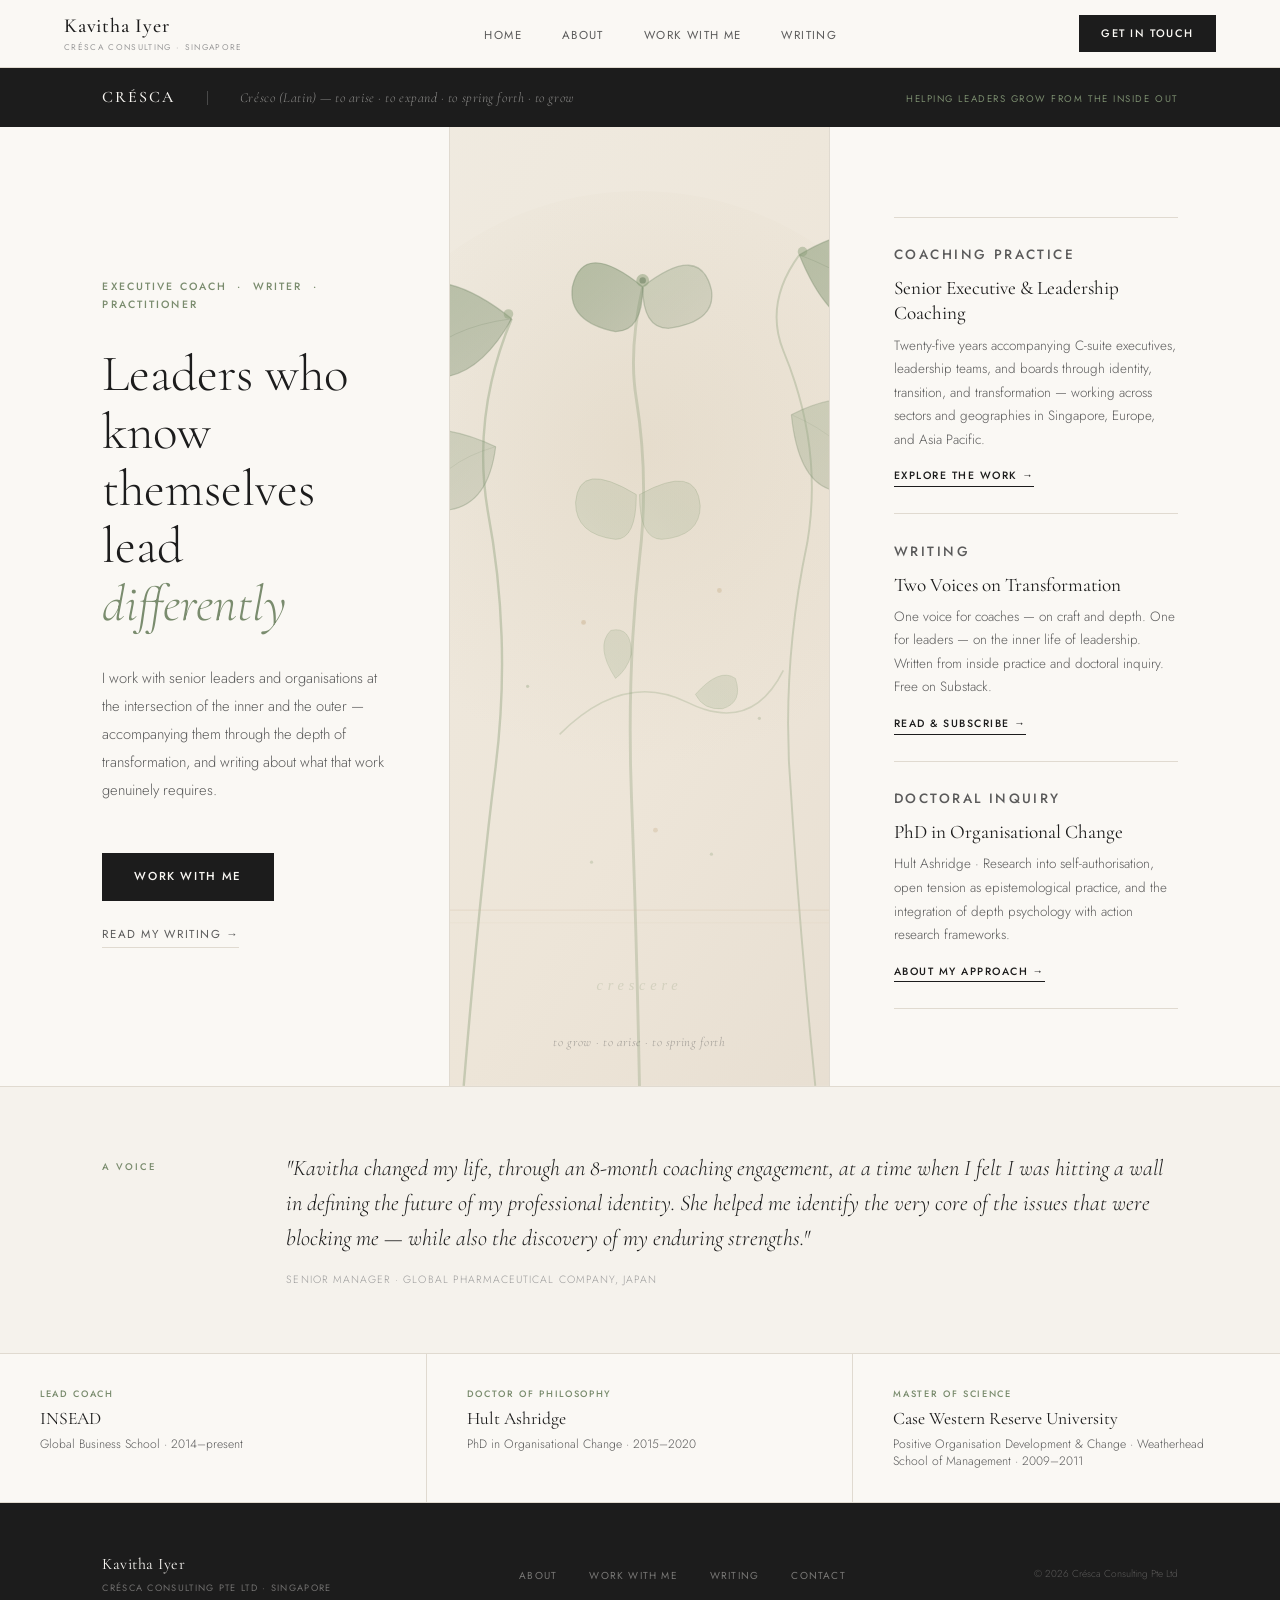
==== index.html @ 4ed60bc3 "Apply client v29 content updates - Home: Doctoral Research → Doctoral Inquiry - Writing: updated pre" ====
<!DOCTYPE html>
<html lang="en">
<head>
<meta charset="UTF-8">
<meta name="viewport" content="width=device-width, initial-scale=1.0">
<title>Kavitha Iyer — Executive Coach & Writer</title>
<meta name="description" content="Senior executive coach and writer based in Singapore. 25+ years accompanying C-suite leaders through identity, transition, and transformation.">
<link rel="canonical" href="https://www.kavithaiyer.com/">
<link rel="preconnect" href="https://fonts.googleapis.com">
<link rel="preconnect" href="https://fonts.gstatic.com" crossorigin>
<link href="https://fonts.googleapis.com/css2?family=Cormorant+Garamond:ital,wght@0,300;0,400;0,500;0,600;1,300;1,400;1,500&family=Jost:wght@300;400;500&display=swap" rel="stylesheet">
<link rel="stylesheet" href="/styles.css">
</head>
<body>

<nav>
  <a class="nav-logo" href="/">
    <span class="nav-logo-name">Kavitha Iyer</span>
    <span class="nav-logo-sub">Crésca Consulting · Singapore</span>
  </a>
  <ul class="nav-links">
    <li><a href="/">Home</a></li>
    <li><a href="/about">About</a></li>
    <li><a href="/work">Work With Me</a></li>
    <li><a href="/writing">Writing</a></li>
  </ul>
  <a class="nav-cta" href="/contact">Get in Touch</a>
</nav>


<section id="home">

  <!-- CRESCA BAND -->
  <div class="cresca-band">
    <span class="cresca-wordmark">Crésca</span>
    <div class="cresca-divider"></div>
    <span class="cresca-etymology">Crésco (Latin) — to arise &middot; to expand &middot; to spring forth &middot; to grow</span>
    <span class="cresca-meaning">Helping leaders grow from the inside out</span>
  </div>

  <div class="hero">

    <!-- LEFT -->
    <div class="hero-left">
      <p class="hero-eyebrow fade-up delay-1">Executive Coach &nbsp;·&nbsp; Writer &nbsp;·&nbsp; Practitioner</p>
      <h1 class="hero-title fade-up delay-2">
        Leaders who know<br>themselves lead<br><em>differently</em>
      </h1>
      <p class="hero-sub fade-up delay-3">
        I work with senior leaders and organisations at the intersection of the inner and the outer — accompanying them through the depth of transformation, and writing about what that work genuinely requires.
      </p>
      <div class="hero-actions fade-up delay-4">
        <a class="btn-primary" href="/work">Work With Me</a>
        <a class="btn-ghost" href="/writing">Read My Writing →</a>
      </div>
    </div>

    <!-- VISUAL — v3 botanical -->
    <div class="hero-visual">
      <svg viewBox="0 0 380 600" xmlns="http://www.w3.org/2000/svg" preserveAspectRatio="xMidYMid slice">
        <defs>
          <linearGradient id="bgGrad" x1="0%" y1="0%" x2="100%" y2="100%">
            <stop offset="0%" style="stop-color:#F0EBE1;stop-opacity:1" />
            <stop offset="60%" style="stop-color:#EDE5D8;stop-opacity:1" />
            <stop offset="100%" style="stop-color:#E6DDD0;stop-opacity:1" />
          </linearGradient>
          <linearGradient id="leafGrad1" x1="0%" y1="0%" x2="100%" y2="100%">
            <stop offset="0%" style="stop-color:#8A9D78;stop-opacity:0.55" />
            <stop offset="100%" style="stop-color:#6A8260;stop-opacity:0.3" />
          </linearGradient>
          <linearGradient id="leafGrad2" x1="0%" y1="0%" x2="100%" y2="100%">
            <stop offset="0%" style="stop-color:#9DAE8C;stop-opacity:0.4" />
            <stop offset="100%" style="stop-color:#7A8C6E;stop-opacity:0.2" />
          </linearGradient>
          <linearGradient id="leafGrad3" x1="0%" y1="100%" x2="100%" y2="0%">
            <stop offset="0%" style="stop-color:#B8C4A8;stop-opacity:0.35" />
            <stop offset="100%" style="stop-color:#8A9D78;stop-opacity:0.18" />
          </linearGradient>
          <radialGradient id="glowGrad" cx="50%" cy="40%" r="50%">
            <stop offset="0%" style="stop-color:#C8B89A;stop-opacity:0.22" />
            <stop offset="100%" style="stop-color:#C8B89A;stop-opacity:0" />
          </radialGradient>
        </defs>
        <rect width="380" height="600" fill="url(#bgGrad)"/>
        <ellipse cx="190" cy="240" rx="200" ry="200" fill="url(#glowGrad)"/>
        <!-- Left stem -->
        <path d="M 80 600 Q 90 480 100 400 Q 110 320 95 240 Q 85 180 110 120" fill="none" stroke="#8A9D78" stroke-width="1.5" stroke-opacity="0.4"/>
        <!-- Large leaf upper left -->
        <path d="M 110 120 Q 60 80 30 110 Q 20 140 50 155 Q 85 165 110 120" fill="url(#leafGrad1)" stroke="#7A8C6E" stroke-width="0.8" stroke-opacity="0.4"/>
        <path d="M 110 120 Q 70 125 50 148" fill="none" stroke="#7A8C6E" stroke-width="0.5" stroke-opacity="0.3"/>
        <!-- Secondary leaf upper left -->
        <path d="M 100 200 Q 45 175 35 210 Q 30 235 65 240 Q 95 240 100 200" fill="url(#leafGrad2)" stroke="#7A8C6E" stroke-width="0.7" stroke-opacity="0.35"/>
        <path d="M 100 200 Q 65 210 55 235" fill="none" stroke="#7A8C6E" stroke-width="0.4" stroke-opacity="0.25"/>
        <!-- Right stem -->
        <path d="M 300 600 Q 290 500 285 420 Q 278 340 295 260 Q 305 200 280 140 Q 268 110 290 80" fill="none" stroke="#8A9D78" stroke-width="1.2" stroke-opacity="0.35"/>
        <!-- Large leaf upper right -->
        <path d="M 290 80 Q 340 50 360 85 Q 368 115 340 125 Q 310 130 290 80" fill="url(#leafGrad1)" stroke="#7A8C6E" stroke-width="0.8" stroke-opacity="0.4"/>
        <path d="M 290 80 Q 330 95 345 118" fill="none" stroke="#7A8C6E" stroke-width="0.5" stroke-opacity="0.3"/>
        <!-- Right leaf mid -->
        <path d="M 285 180 Q 335 155 350 195 Q 355 220 320 228 Q 290 230 285 180" fill="url(#leafGrad2)" stroke="#7A8C6E" stroke-width="0.7" stroke-opacity="0.3"/>
        <path d="M 285 180 Q 320 195 330 220" fill="none" stroke="#7A8C6E" stroke-width="0.4" stroke-opacity="0.22"/>
        <!-- Crossing stem -->
        <path d="M 140 380 Q 180 340 220 360 Q 260 380 280 340" fill="none" stroke="#8A9D78" stroke-width="1" stroke-opacity="0.28"/>
        <!-- Small leaves on crossing stem -->
        <path d="M 175 345 Q 162 325 172 315 Q 185 312 185 330 Q 182 340 175 345" fill="url(#leafGrad3)" stroke="#8A9D78" stroke-width="0.5" stroke-opacity="0.3"/>
        <path d="M 225 355 Q 240 338 250 345 Q 255 360 242 364 Q 230 365 225 355" fill="url(#leafGrad3)" stroke="#8A9D78" stroke-width="0.5" stroke-opacity="0.3"/>
        <!-- Central stem -->
        <path d="M 190 600 Q 188 500 185 420 Q 182 340 190 270 Q 196 220 188 170 Q 183 140 192 100" fill="none" stroke="#8A9D78" stroke-width="1.8" stroke-opacity="0.32"/>
        <!-- Central top leaf pair -->
        <path d="M 192 100 Q 155 70 148 100 Q 145 122 175 128 Q 192 128 192 100" fill="url(#leafGrad1)" stroke="#7A8C6E" stroke-width="0.8" stroke-opacity="0.42"/>
        <path d="M 192 100 Q 228 72 235 102 Q 238 122 208 126 Q 192 126 192 100" fill="url(#leafGrad2)" stroke="#7A8C6E" stroke-width="0.8" stroke-opacity="0.38"/>
        <!-- Central mid leaves -->
        <path d="M 188 230 Q 152 208 150 235 Q 150 255 175 258 Q 188 258 188 230" fill="url(#leafGrad3)" stroke="#8A9D78" stroke-width="0.6" stroke-opacity="0.3"/>
        <path d="M 190 230 Q 226 210 228 237 Q 228 256 204 258 Q 190 258 190 230" fill="url(#leafGrad3)" stroke="#8A9D78" stroke-width="0.6" stroke-opacity="0.28"/>
        <!-- Editorial rule lines -->
        <line x1="40" y1="490" x2="340" y2="490" stroke="#C8B89A" stroke-width="0.5" stroke-opacity="0.4"/>
        <line x1="60" y1="498" x2="320" y2="498" stroke="#C8B89A" stroke-width="0.3" stroke-opacity="0.25"/>
        <!-- Seed pods / buds -->
        <circle cx="192" cy="96" r="4" fill="#8A9D78" fill-opacity="0.5"/>
        <circle cx="192" cy="96" r="2" fill="#7A8C6E" fill-opacity="0.7"/>
        <circle cx="108" cy="117" r="3" fill="#8A9D78" fill-opacity="0.45"/>
        <circle cx="292" cy="78" r="3" fill="#8A9D78" fill-opacity="0.45"/>
        <!-- Pollen dots -->
        <circle cx="155" cy="310" r="1.5" fill="#C4A882" fill-opacity="0.4"/>
        <circle cx="240" cy="290" r="1.5" fill="#C4A882" fill-opacity="0.35"/>
        <circle cx="120" cy="350" r="1" fill="#8A9D78" fill-opacity="0.35"/>
        <circle cx="265" cy="370" r="1" fill="#8A9D78" fill-opacity="0.3"/>
        <circle cx="200" cy="440" r="1.5" fill="#C4A882" fill-opacity="0.3"/>
        <circle cx="160" cy="460" r="1" fill="#8A9D78" fill-opacity="0.28"/>
        <circle cx="235" cy="455" r="1" fill="#8A9D78" fill-opacity="0.28"/>
        <!-- Watermark -->
        <text x="190" y="540" text-anchor="middle" font-family="Georgia, serif" font-size="9" font-style="italic" fill="#8A9D78" fill-opacity="0.25" letter-spacing="3">crescere</text>
      </svg>
      <span class="hero-visual-caption">to grow · to arise · to spring forth</span>
    </div>

    <!-- RIGHT CARDS -->
    <div class="hero-right">
      <div class="hero-card fade-up delay-2">
        <p class="hero-card-label">Coaching Practice</p>
        <h3 class="hero-card-title">Senior Executive & Leadership Coaching</h3>
        <p>Twenty-five years accompanying C-suite executives, leadership teams, and boards through identity, transition, and transformation — working across sectors and geographies in Singapore, Europe, and Asia Pacific.</p>
        <a class="inline-link" href="/work">Explore the work →</a>
      </div>
      <div class="hero-card fade-up delay-3">
        <p class="hero-card-label">Writing</p>
        <h3 class="hero-card-title">Two Voices on Transformation</h3>
        <p>One voice for coaches — on craft and depth. One for leaders — on the inner life of leadership. Written from inside practice and doctoral inquiry. Free on Substack.</p>
        <a class="inline-link" href="/writing">Read & Subscribe →</a>
      </div>
      <div class="hero-card fade-up delay-4">
        <p class="hero-card-label">Doctoral Inquiry</p>
        <h3 class="hero-card-title">PhD in Organisational Change</h3>
        <p>Hult Ashridge · Research into self-authorisation, open tension as epistemological practice, and the integration of depth psychology with action research frameworks.</p>
        <a class="inline-link" href="/about">About my approach →</a>
      </div>
    </div>

  </div>

  <div class="testimonial-strip">
    <p class="testimonial-strip-label">A voice</p>
    <div>
      <p class="testimonial-quote">"Kavitha changed my life, through an 8-month coaching engagement, at a time when I felt I was hitting a wall in defining the future of my professional identity. She helped me identify the very core of the issues that were blocking me — while also the discovery of my enduring strengths."</p>
      <p class="testimonial-attribution">Senior Manager · Global Pharmaceutical Company, Japan</p>
    </div>
  </div>

  <!-- INSTITUTIONS BAR — all three -->
  <div class="institutions-bar">
    <div class="institution-cell">
      <span class="institution-role">Lead Coach</span>
      <span class="institution-name">INSEAD</span>
      <span class="institution-detail">Global Business School · 2014–present</span>
    </div>
    <div class="institution-cell">
      <span class="institution-role">Doctor of Philosophy</span>
      <span class="institution-name">Hult Ashridge</span>
      <span class="institution-detail">PhD in Organisational Change · 2015–2020</span>
    </div>
    <div class="institution-cell">
      <span class="institution-role">Master of Science</span>
      <span class="institution-name">Case Western Reserve University</span>
      <span class="institution-detail">Positive Organisation Development & Change · Weatherhead School of Management · 2009–2011</span>
    </div>
  </div>

</section>


<footer>
  <div class="footer-brand">
    <span class="footer-name">Kavitha Iyer</span>
    <span class="footer-entity">Crésca Consulting Pte Ltd · Singapore</span>
  </div>
  <ul class="footer-links">
    <li><a href="/about">About</a></li>
    <li><a href="/work">Work With Me</a></li>
    <li><a href="/writing">Writing</a></li>
    <li><a href="/contact">Contact</a></li>
  </ul>
  <span class="footer-copy">© 2026 Crésca Consulting Pte Ltd</span>
</footer>

</body>
</html>
---- styles.css ----
:root {
    --cream: #FAF8F4;
    --warm-white: #F5F2EC;
    --charcoal: #1C1C1C;
    --deep: #2A2A2A;
    --mid: #5A5A5A;
    --light: #9A9A9A;
    --accent: #7A8C6E;
    --accent-warm: #B5704A;
    --accent-gold: #C4A882;
    --rule: #E0DAD0;
    --serif: 'Cormorant Garamond', Georgia, serif;
    --sans: 'Jost', sans-serif;
  }

  *, *::before, *::after { box-sizing: border-box; margin: 0; padding: 0; }
  a { text-decoration: none; color: inherit; }
  html { scroll-behavior: smooth; }

  body {
    font-family: var(--sans);
    background: var(--cream);
    color: var(--charcoal);
    font-size: 16px;
    line-height: 1.7;
    font-weight: 300;
  }

  /* ── NAV ── */
  nav {
    position: fixed; top: 0; left: 0; right: 0; z-index: 100;
    background: rgba(250,248,244,0.96);
    backdrop-filter: blur(8px);
    border-bottom: 1px solid var(--rule);
    padding: 0 5vw;
    display: flex; align-items: center; justify-content: space-between;
    height: 68px;
  }

  .nav-logo { cursor: pointer; text-decoration: none; display: flex; flex-direction: column; gap: 0.4rem; }
  .nav-logo-name {
    font-family: var(--serif);
    font-size: 1.25rem; font-weight: 500; letter-spacing: 0.04em;
    color: var(--charcoal); display: block; line-height: 1;
  }
  .nav-logo-sub {
    font-family: var(--sans);
    font-size: 0.52rem; font-weight: 400; letter-spacing: 0.16em;
    text-transform: uppercase; color: var(--light); display: block; line-height: 1;
  }

  .nav-links { display: flex; gap: 2.5rem; list-style: none; }
  .nav-links a {
    font-size: 0.72rem; font-weight: 400; letter-spacing: 0.12em;
    text-transform: uppercase; color: var(--mid); text-decoration: none;
    cursor: pointer; transition: color 0.2s;
  }
  .nav-links a:hover { color: var(--charcoal); }

  .nav-cta {
    font-size: 0.68rem; font-weight: 500; letter-spacing: 0.14em;
    text-transform: uppercase; color: var(--cream); background: var(--charcoal);
    padding: 0.6rem 1.4rem; cursor: pointer; border: none; transition: background 0.2s;
    text-decoration: none;
  }
  .nav-cta:hover { background: var(--accent); }

  /* ── SHARED BUTTONS ── */
  .btn-primary {
    font-size: 0.72rem; font-weight: 500; letter-spacing: 0.14em;
    text-transform: uppercase; color: var(--cream); background: var(--charcoal);
    padding: 0.9rem 2rem; cursor: pointer; display: inline-block;
    border: none; transition: background 0.2s;
  }
  .btn-primary:hover { background: var(--accent); }

  .btn-ghost {
    font-size: 0.72rem; font-weight: 400; letter-spacing: 0.14em;
    text-transform: uppercase; color: var(--mid); cursor: pointer;
    background: none; border: none; border-bottom: 1px solid var(--rule);
    padding-bottom: 2px; transition: color 0.2s, border-color 0.2s;
  }
  .btn-ghost:hover { color: var(--charcoal); border-bottom-color: var(--charcoal); }

  .inline-link {
    font-size: 0.66rem; font-weight: 500; letter-spacing: 0.14em;
    text-transform: uppercase; color: var(--charcoal); background: none;
    border: none; border-bottom: 1px solid var(--charcoal);
    padding-bottom: 1px; display: inline-block; margin-top: 1rem;
    cursor: pointer; transition: color 0.2s, border-color 0.2s;
  }
  .inline-link:hover { color: var(--accent); border-bottom-color: var(--accent); }

  /* ══════════════════════════════════════════
     TREE OF LIFE SVG — reusable component
     Used on About, Work, Writing, Contact page headers
  ══════════════════════════════════════════ */
  .page-tree-container {
    width: 260px;
    height: 310px;
    flex-shrink: 0;
    opacity: 0.92;
  }

  /* ── INNER PAGE HEADER (with tree) ── */
  .page-header {
    padding: 5.5rem 8vw 3.5rem;
    border-bottom: 1px solid var(--rule);
    display: grid;
    grid-template-columns: 1fr 1fr;
    gap: 4rem;
    align-items: end;
    position: relative;
    overflow: hidden;
  }

  /* Faint large tree watermark behind page header */
  .page-header::before {
    content: '';
    position: absolute;
    right: 6vw;
    bottom: -20px;
    width: 220px;
    height: 260px;
    opacity: 0.06;
    background-image: url("data:image/svg+xml,%3Csvg xmlns='http://www.w3.org/2000/svg' viewBox='0 0 220 260'%3E%3Cpath d='M110 255 Q110 200 110 170 Q110 140 110 120' stroke='%237A8C6E' stroke-width='3' fill='none'/%3E%3Cpath d='M110 170 Q85 145 55 150 Q40 155 45 170 Q55 185 85 178 Q100 173 110 170' fill='%237A8C6E'/%3E%3Cpath d='M110 170 Q135 145 165 150 Q180 155 175 170 Q165 185 135 178 Q120 173 110 170' fill='%237A8C6E'/%3E%3Cpath d='M110 140 Q82 112 48 118 Q30 124 35 142 Q45 158 78 150 Q97 144 110 140' fill='%237A8C6E'/%3E%3Cpath d='M110 140 Q138 112 172 118 Q190 124 185 142 Q175 158 142 150 Q123 144 110 140' fill='%237A8C6E'/%3E%3Cpath d='M110 115 Q88 88 62 92 Q48 98 52 114 Q60 128 88 122 Q102 117 110 115' fill='%237A8C6E'/%3E%3Cpath d='M110 115 Q132 88 158 92 Q172 98 168 114 Q160 128 132 122 Q118 117 110 115' fill='%237A8C6E'/%3E%3Cpath d='M110 90 Q95 68 75 72 Q62 78 66 92 Q72 104 94 98 Q104 94 110 90' fill='%237A8C6E'/%3E%3Cpath d='M110 90 Q125 68 145 72 Q158 78 154 92 Q148 104 126 98 Q116 94 110 90' fill='%237A8C6E'/%3E%3Cpath d='M110 68 Q100 50 85 53 Q76 58 79 70 Q84 80 100 75 Q106 72 110 68' fill='%237A8C6E'/%3E%3Cpath d='M110 68 Q120 50 135 53 Q144 58 141 70 Q136 80 120 75 Q114 72 110 68' fill='%237A8C6E'/%3E%3Ccircle cx='110' cy='50' r='14' fill='%237A8C6E'/%3E%3Cpath d='M110 255 Q85 245 65 250' stroke='%237A8C6E' stroke-width='2' fill='none' stroke-opacity='0.5'/%3E%3Cpath d='M110 255 Q135 245 155 250' stroke='%237A8C6E' stroke-width='2' fill='none' stroke-opacity='0.5'/%3E%3Cpath d='M110 255 Q95 248 78 255' stroke='%237A8C6E' stroke-width='1.5' fill='none' stroke-opacity='0.35'/%3E%3Cpath d='M110 255 Q125 248 142 255' stroke='%237A8C6E' stroke-width='1.5' fill='none' stroke-opacity='0.35'/%3E%3C/svg%3E");
    background-size: contain;
    background-repeat: no-repeat;
    background-position: bottom center;
    pointer-events: none;
  }

  .page-eyebrow {
    font-size: 0.62rem; font-weight: 500; letter-spacing: 0.2em;
    text-transform: uppercase; color: var(--accent); margin-bottom: 1.5rem;
  }

  .page-title {
    font-family: var(--serif);
    font-size: clamp(2.4rem, 4vw, 3.8rem);
    font-weight: 300; line-height: 1.1; color: var(--charcoal);
  }
  .page-title em { font-style: italic; color: var(--accent); }

  .page-header-right {
    font-family: var(--serif);
    font-size: 1.15rem; font-weight: 300; font-style: italic;
    color: var(--mid); line-height: 1.65;
    display: flex; align-items: flex-end; gap: 2.5rem;
  }

  /* ══════════════════════════════════════════
     HOME
  ══════════════════════════════════════════ */
  #home { padding-top: 68px; }

  /* CRESCA BAND */
  .cresca-band {
    background: var(--charcoal);
    padding: 1rem 8vw;
    display: flex; align-items: baseline; gap: 2rem; flex-wrap: wrap;
  }
  .cresca-wordmark {
    font-family: var(--serif);
    font-size: 1rem; font-weight: 500; letter-spacing: 0.12em;
    text-transform: uppercase; color: var(--cream); flex-shrink: 0;
  }
  .cresca-divider {
    width: 1px; height: 14px; background: rgba(255,255,255,0.2);
    flex-shrink: 0; align-self: center;
  }
  .cresca-etymology {
    font-family: var(--serif);
    font-size: 0.86rem; font-style: italic;
    color: rgba(250,248,244,0.5); letter-spacing: 0.04em; flex: 1;
  }
  .cresca-meaning {
    font-size: 0.6rem; font-weight: 400; letter-spacing: 0.16em;
    text-transform: uppercase; color: var(--accent); flex-shrink: 0;
  }

  /* HERO — 3 col */
  .hero {
    display: grid;
    grid-template-columns: 1fr 380px 1fr;
    min-height: calc(100vh - 68px - 44px);
    border-bottom: 1px solid var(--rule);
  }

  .hero-left {
    padding: 7vw 5vw 6vw 8vw;
    display: flex; flex-direction: column; justify-content: center;
    border-right: 1px solid var(--rule);
  }

  .hero-eyebrow {
    font-size: 0.66rem; font-weight: 500; letter-spacing: 0.2em;
    text-transform: uppercase; color: var(--accent); margin-bottom: 2rem;
  }

  .hero-title {
    font-family: var(--serif);
    font-size: clamp(2.6rem, 4vw, 4rem);
    font-weight: 300; line-height: 1.12; color: var(--charcoal); margin-bottom: 2rem;
  }
  .hero-title em { font-style: italic; color: var(--accent); }

  .hero-sub {
    font-size: 0.92rem; font-weight: 300; color: var(--mid);
    line-height: 1.9; max-width: 420px; margin-bottom: 3rem;
  }

  .hero-actions { display: flex; gap: 1.5rem; align-items: center; flex-wrap: wrap; }

  /* HERO VISUAL — v3 botanical */
  .hero-visual {
    position: relative; overflow: hidden;
    background: var(--warm-white);
    border-right: 1px solid var(--rule);
    display: flex; align-items: stretch;
  }
  .hero-visual svg { width: 100%; height: 100%; display: block; }
  .hero-visual-caption {
    position: absolute; bottom: 2rem; left: 50%; transform: translateX(-50%);
    font-family: var(--serif); font-size: 0.8rem; font-style: italic;
    color: rgba(90,90,90,0.5); white-space: nowrap; letter-spacing: 0.05em;
  }

  /* HERO RIGHT */
  .hero-right {
    padding: 7vw 8vw 6vw 5vw;
    display: flex; flex-direction: column; justify-content: center;
  }
  .hero-card { border-top: 1px solid var(--rule); padding: 1.6rem 0; }
  .hero-card:last-child { border-bottom: 1px solid var(--rule); }
  .hero-card-label {
    font-size: 0.6rem; font-weight: 500; letter-spacing: 0.18em;
    text-transform: uppercase; color: var(--accent); margin-bottom: 0.6rem;
  }
  .hero-card-title {
    font-family: var(--serif);
    font-size: 1.2rem; font-weight: 400; color: var(--charcoal);
    margin-bottom: 0.45rem; line-height: 1.3;
  }
  .hero-card p { font-size: 0.84rem; color: var(--mid); line-height: 1.75; }

  /* TESTIMONIAL */
  .testimonial-strip {
    background: var(--warm-white); border-bottom: 1px solid var(--rule);
    padding: 4rem 8vw;
    display: grid; grid-template-columns: 120px 1fr; gap: 4rem; align-items: start;
  }
  .testimonial-strip-label {
    font-size: 0.6rem; font-weight: 500; letter-spacing: 0.2em;
    text-transform: uppercase; color: var(--accent); padding-top: 0.5rem;
  }
  .testimonial-quote {
    font-family: var(--serif);
    font-size: 1.4rem; font-weight: 300; font-style: italic;
    color: var(--charcoal); line-height: 1.55;
  }
  .testimonial-attribution {
    font-size: 0.66rem; color: var(--light); letter-spacing: 0.1em;
    margin-top: 1rem; text-transform: uppercase;
  }

  /* INSTITUTIONS BAR */
  .institutions-bar {
    border-bottom: 1px solid var(--rule);
    display: grid; grid-template-columns: repeat(3, 1fr);
  }
  .institution-cell {
    padding: 2rem 2.5rem;
    border-right: 1px solid var(--rule);
    display: flex; flex-direction: column; gap: 0.4rem;
  }
  .institution-cell:last-child { border-right: none; }
  .institution-role {
    font-size: 0.58rem; font-weight: 500; letter-spacing: 0.18em;
    text-transform: uppercase; color: var(--accent);
  }
  .institution-name {
    font-family: var(--serif);
    font-size: 1.1rem; font-weight: 400; color: var(--charcoal); line-height: 1.2;
  }
  .institution-detail { font-size: 0.76rem; color: var(--mid); line-height: 1.4; }

  /* ══════════════════════════════════════════
     ABOUT
  ══════════════════════════════════════════ */
  #about { padding-top: 68px; }

  .content-body {
    padding: 5rem 8vw;
    display: grid; grid-template-columns: 200px 1fr; gap: 5rem;
  }
  .content-sidebar { position: sticky; top: 88px; align-self: start; }
  .sidebar-nav { list-style: none; }
  .sidebar-nav li { border-bottom: 1px solid var(--rule); }
  .sidebar-nav a {
    display: block; padding: 0.85rem 0;
    font-size: 0.68rem; font-weight: 400; letter-spacing: 0.1em;
    text-transform: uppercase; color: var(--mid); text-decoration: none; transition: color 0.2s;
  }
  .sidebar-nav a:hover { color: var(--charcoal); }

  .prose-section { margin-bottom: 4rem; padding-bottom: 4rem; border-bottom: 1px solid var(--rule); }
  .prose-section:last-child { border-bottom: none; margin-bottom: 0; }
  .prose-section-label {
    font-size: 0.58rem; font-weight: 500; letter-spacing: 0.2em;
    text-transform: uppercase; color: var(--accent); margin-bottom: 1.2rem;
  }
  .prose-section h3 {
    font-family: var(--serif);
    font-size: 1.65rem; font-weight: 400; color: var(--charcoal);
    margin-bottom: 1.5rem; line-height: 1.3;
  }
  .prose-section p {
    font-size: 0.92rem; color: var(--deep); line-height: 1.9;
    margin-bottom: 1.2rem; font-weight: 300;
  }
  .prose-section p:last-child { margin-bottom: 0; }

  blockquote {
    border-left: 2px solid var(--accent);
    padding: 0.3rem 0 0.3rem 1.5rem; margin: 2rem 0;
  }
  blockquote p {
    font-family: var(--serif); font-size: 1.08rem; font-style: italic;
    color: var(--mid); margin-bottom: 0 !important;
  }

  .credential-grid {
    display: grid; grid-template-columns: 1fr 1fr;
    gap: 1px; background: var(--rule); border: 1px solid var(--rule); margin-top: 2rem;
  }
  .credential-cell { background: var(--cream); padding: 1.4rem; }
  .credential-cell-label {
    font-size: 0.56rem; font-weight: 500; letter-spacing: 0.15em;
    text-transform: uppercase; color: var(--light); margin-bottom: 0.4rem;
  }
  .credential-cell-value {
    font-family: var(--serif); font-size: 1rem; font-weight: 400;
    color: var(--charcoal); line-height: 1.4;
  }
  .credential-cell-detail { font-size: 0.76rem; color: var(--mid); margin-top: 0.2rem; }

  /* ══════════════════════════════════════════
     WORK
  ══════════════════════════════════════════ */
  #work { padding-top: 68px; }

  .services-grid {
    display: grid; grid-template-columns: repeat(3, 1fr);
    gap: 1px; background: var(--rule);
    border-top: 1px solid var(--rule); border-bottom: 1px solid var(--rule);
  }
  .service-card { background: var(--cream); padding: 3rem 2.5rem; transition: background 0.2s; }
  .service-card:hover { background: var(--warm-white); }
  .service-number {
    font-family: var(--serif); font-size: 2.6rem; font-weight: 300;
    color: var(--rule); margin-bottom: 1.5rem; line-height: 1;
  }
  .service-title {
    font-family: var(--serif); font-size: 1.3rem; font-weight: 400;
    color: var(--charcoal); margin-bottom: 1rem; line-height: 1.3;
  }
  .service-body { font-size: 0.86rem; color: var(--mid); line-height: 1.82; margin-bottom: 1.5rem; }
  .service-tags { display: flex; flex-wrap: wrap; gap: 0.4rem; }
  .tag {
    font-size: 0.56rem; font-weight: 500; letter-spacing: 0.12em;
    text-transform: uppercase; color: var(--accent);
    border: 1px solid rgba(122,140,110,0.35); padding: 0.2rem 0.6rem;
  }

  .testimonials-section {
    padding: 5rem 8vw; background: var(--warm-white); border-bottom: 1px solid var(--rule);
  }
  .section-header {
    display: flex; justify-content: space-between; align-items: baseline;
    margin-bottom: 2.5rem; border-bottom: 1px solid var(--rule); padding-bottom: 1.2rem;
  }
  .section-title { font-family: var(--serif); font-size: 1.75rem; font-weight: 300; color: var(--charcoal); }
  .section-note { font-size: 0.66rem; font-weight: 400; letter-spacing: 0.12em; text-transform: uppercase; color: var(--light); }
  .testimonials-grid { display: grid; grid-template-columns: 1fr 1fr; gap: 2px; background: var(--rule); }
  .testimonial-card { background: var(--cream); padding: 2.5rem; }
  .testimonial-text {
    font-family: var(--serif); font-size: 1rem; font-weight: 300; font-style: italic;
    color: var(--deep); line-height: 1.75; margin-bottom: 1.2rem;
  }
  .testimonial-source { font-size: 0.63rem; font-weight: 500; letter-spacing: 0.1em; text-transform: uppercase; color: var(--light); }

  /* ══════════════════════════════════════════
     WRITING
  ══════════════════════════════════════════ */
  #writing { padding-top: 68px; }

  .writing-streams {
    display: grid; grid-template-columns: 1fr 1fr;
    gap: 1px; background: var(--rule);
    border-top: 1px solid var(--rule); border-bottom: 1px solid var(--rule);
  }
  .stream-card { background: var(--cream); padding: 3.5rem 3rem; transition: background 0.2s; }
  .stream-card:hover { background: var(--warm-white); }
  .stream-tag {
    display: inline-block; font-size: 0.58rem; font-weight: 500; letter-spacing: 0.18em;
    text-transform: uppercase; color: var(--cream); background: var(--accent);
    padding: 0.28rem 0.75rem; margin-bottom: 1.5rem;
  }
  .stream-tag.warm { background: var(--accent-warm); }
  .stream-title {
    font-family: var(--serif); font-size: 1.55rem; font-weight: 400;
    color: var(--charcoal); margin-bottom: 1rem; line-height: 1.25;
  }
  .stream-body { font-size: 0.88rem; color: var(--mid); line-height: 1.85; }

  .substack-section {
    padding: 5rem 8vw; display: grid; grid-template-columns: 1fr 1fr;
    gap: 8rem; align-items: center; border-bottom: 1px solid var(--rule);
  }
  .substack-left h2 {
    font-family: var(--serif); font-size: 2.7rem; font-weight: 300;
    color: var(--charcoal); line-height: 1.15; margin-bottom: 1.5rem;
  }
  .substack-left h2 em { font-style: italic; color: var(--accent); }
  .substack-left p { font-size: 0.9rem; color: var(--mid); line-height: 1.88; margin-bottom: 1rem; }

  .subscribe-box { border: 1px solid var(--rule); padding: 2.5rem; background: var(--warm-white); }
  .subscribe-box-label {
    font-size: 0.58rem; font-weight: 500; letter-spacing: 0.2em;
    text-transform: uppercase; color: var(--accent); margin-bottom: 0.9rem;
  }
  .subscribe-box h3 {
    font-family: var(--serif); font-size: 1.35rem; font-weight: 400;
    color: var(--charcoal); margin-bottom: 0.6rem; line-height: 1.3;
  }
  .subscribe-box > p { font-size: 0.84rem; color: var(--mid); line-height: 1.75; margin-bottom: 1.5rem; }

  .subscribe-frequency {
    display: flex; gap: 1px; margin-bottom: 1.5rem;
    background: var(--rule); border: 1px solid var(--rule);
  }
  .freq-item { flex: 1; padding: 1rem; background: var(--cream); text-align: center; }
  .freq-item-label { font-size: 0.56rem; font-weight: 500; letter-spacing: 0.14em; text-transform: uppercase; color: var(--light); margin-bottom: 0.3rem; }
  .freq-item-value { font-family: var(--serif); font-size: 0.92rem; font-weight: 400; color: var(--charcoal); line-height: 1.3; }
  .freq-item-sub { font-size: 0.72rem; color: var(--mid); margin-top: 0.1rem; }

  .input-group { display: flex; }
  .input-group input {
    flex: 1; border: 1px solid var(--rule); border-right: none;
    padding: 0.75rem 1rem; font-family: var(--sans); font-size: 0.84rem;
    background: var(--cream); color: var(--charcoal); outline: none; font-weight: 300;
  }
  .input-group input::placeholder { color: var(--light); }
  .input-group input:focus { border-color: var(--accent); }
  .input-group button {
    border: 1px solid var(--charcoal); background: var(--charcoal); color: var(--cream);
    padding: 0.75rem 1.2rem; font-family: var(--sans); font-size: 0.63rem;
    font-weight: 500; letter-spacing: 0.14em; text-transform: uppercase;
    cursor: pointer; transition: background 0.2s; white-space: nowrap;
  }
  .input-group button:hover { background: var(--accent); border-color: var(--accent); }

  .substack-note { font-size: 0.7rem; color: var(--light); margin-top: 0.8rem; text-align: center; }
  .substack-note a { color: var(--accent); text-decoration: none; }

  .preview-posts { padding: 4rem 8vw 5rem; }
  .preview-posts-header {
    font-size: 0.58rem; font-weight: 500; letter-spacing: 0.2em;
    text-transform: uppercase; color: var(--accent);
    margin-bottom: 2rem; padding-bottom: 1rem; border-bottom: 1px solid var(--rule);
  }
  .preview-grid {
    display: grid; grid-template-columns: repeat(4, 1fr);
    gap: 1px; background: var(--rule); border: 1px solid var(--rule);
  }
  .preview-card { background: var(--cream); padding: 2rem 1.8rem; transition: background 0.2s; }
  .preview-card:hover { background: var(--warm-white); }
  .preview-stream { font-size: 0.56rem; font-weight: 500; letter-spacing: 0.16em; text-transform: uppercase; color: var(--accent); margin-bottom: 0.8rem; }
  .preview-stream.warm { color: var(--accent-warm); }
  .preview-title { font-family: var(--serif); font-size: 1.02rem; font-weight: 400; color: var(--charcoal); line-height: 1.35; margin-bottom: 0.8rem; }
  .preview-excerpt { font-size: 0.78rem; color: var(--mid); line-height: 1.72; }
  .preview-coming { font-size: 0.6rem; font-weight: 500; letter-spacing: 0.12em; text-transform: uppercase; color: var(--light); margin-top: 1rem; display: block; }

  /* ══════════════════════════════════════════
     CONTACT
  ══════════════════════════════════════════ */
  #contact { padding-top: 68px; }

  .contact-layout { padding: 5rem 8vw 6rem; display: grid; grid-template-columns: 1fr 1fr; gap: 8rem; }
  .contact-info h2 { font-family: var(--serif); font-size: 2.5rem; font-weight: 300; color: var(--charcoal); line-height: 1.2; margin-bottom: 1.5rem; }
  .contact-info h2 em { font-style: italic; color: var(--accent); }
  .contact-info > p { font-size: 0.9rem; color: var(--mid); line-height: 1.88; margin-bottom: 2rem; }
  .contact-detail { display: flex; flex-direction: column; }
  .contact-item { display: flex; flex-direction: column; gap: 0.2rem; border-bottom: 1px solid var(--rule); padding: 1.1rem 0; }
  .contact-item:first-child { border-top: 1px solid var(--rule); }
  .contact-item-label { font-size: 0.58rem; font-weight: 500; letter-spacing: 0.18em; text-transform: uppercase; color: var(--light); }
  .contact-item-value { font-family: var(--serif); font-size: 0.98rem; color: var(--charcoal); }

  .form-field { margin-bottom: 1.2rem; }
  .form-field label { display: block; font-size: 0.58rem; font-weight: 500; letter-spacing: 0.18em; text-transform: uppercase; color: var(--mid); margin-bottom: 0.5rem; }
  .form-field input,
  .form-field textarea,
  .form-field select {
    width: 100%; background: var(--warm-white); border: 1px solid var(--rule);
    padding: 0.8rem 1rem; font-family: var(--sans); font-size: 0.88rem;
    font-weight: 300; color: var(--charcoal); outline: none; transition: border-color 0.2s; appearance: none;
  }
  .form-field input::placeholder, .form-field textarea::placeholder { color: var(--light); }
  .form-field input:focus, .form-field textarea:focus, .form-field select:focus { border-color: var(--accent); }
  .form-field textarea { resize: vertical; min-height: 110px; }
  .form-submit {
    width: 100%; background: var(--charcoal); border: none; color: var(--cream);
    padding: 1rem; font-family: var(--sans); font-size: 0.7rem; font-weight: 500;
    letter-spacing: 0.18em; text-transform: uppercase; cursor: pointer;
    margin-top: 0.5rem; transition: background 0.2s;
  }
  .form-submit:hover { background: var(--accent); }

  /* ── FOOTER ── */
  footer {
    background: var(--charcoal); padding: 3rem 8vw;
    display: flex; justify-content: space-between; align-items: center; flex-wrap: wrap; gap: 1rem;
  }
  .footer-brand { display: flex; flex-direction: column; gap: 0.1rem; }
  .footer-name { font-family: var(--serif); font-size: 1rem; font-weight: 400; color: var(--cream); letter-spacing: 0.03em; }
  .footer-entity { font-size: 0.58rem; font-weight: 400; letter-spacing: 0.14em; text-transform: uppercase; color: rgba(250,248,244,0.38); }
  .footer-links { display: flex; gap: 2rem; list-style: none; }
  .footer-links a { font-size: 0.63rem; font-weight: 400; letter-spacing: 0.12em; text-transform: uppercase; color: rgba(250,248,244,0.42); text-decoration: none; cursor: pointer; transition: color 0.2s; }
  .footer-links a:hover { color: var(--cream); }
  .footer-copy { font-size: 0.63rem; color: rgba(250,248,244,0.28); }

  /* ── ANIMATIONS ── */
  @keyframes fadeUp {
    from { opacity: 0; transform: translateY(16px); }
    to { opacity: 1; transform: translateY(0); }
  }
  .fade-up { animation: fadeUp 0.65s ease forwards; }
  .delay-1 { animation-delay: 0.08s; opacity: 0; }
  .delay-2 { animation-delay: 0.2s; opacity: 0; }
  .delay-3 { animation-delay: 0.34s; opacity: 0; }
  .delay-4 { animation-delay: 0.48s; opacity: 0; }
  .delay-5 { animation-delay: 0.62s; opacity: 0; }

  /* ── RESPONSIVE ── */
  @media (max-width: 1100px) {
    .hero { grid-template-columns: 1fr 1fr; }
    .hero-visual { display: none; }
  }
  @media (max-width: 820px) {
    .hero { grid-template-columns: 1fr; }
    .hero-left { border-right: none; border-bottom: 1px solid var(--rule); padding: 4rem 6vw; }
    .hero-right { padding: 3rem 6vw; }
    .testimonial-strip { grid-template-columns: 1fr; gap: 1rem; }
    .institutions-bar { grid-template-columns: 1fr; }
    .institution-cell { border-right: none; border-bottom: 1px solid var(--rule); }
    .page-header { grid-template-columns: 1fr; gap: 2rem; padding: 4rem 6vw 3rem; }
    .page-header-right { flex-direction: column; align-items: flex-start; }
    .page-tree-container { display: none; }
    .content-body { grid-template-columns: 1fr; padding: 3rem 6vw; }
    .content-sidebar { display: none; }
    .services-grid { grid-template-columns: 1fr; }
    .testimonials-grid { grid-template-columns: 1fr; }
    .writing-streams { grid-template-columns: 1fr; }
    .substack-section { grid-template-columns: 1fr; gap: 3rem; padding: 4rem 6vw; }
    .preview-grid { grid-template-columns: 1fr 1fr; }
    .contact-layout { grid-template-columns: 1fr; gap: 3rem; padding: 4rem 6vw; }
    .nav-links { display: none; }
    footer { flex-direction: column; align-items: flex-start; gap: 1.5rem; }
    .cresca-band { gap: 1rem; }
    .cresca-meaning { display: none; }
    .credential-grid { grid-template-columns: 1fr; }
  }
  @media (max-width: 520px) {
    .preview-grid { grid-template-columns: 1fr; }
    .subscribe-frequency { flex-direction: column; }
  }
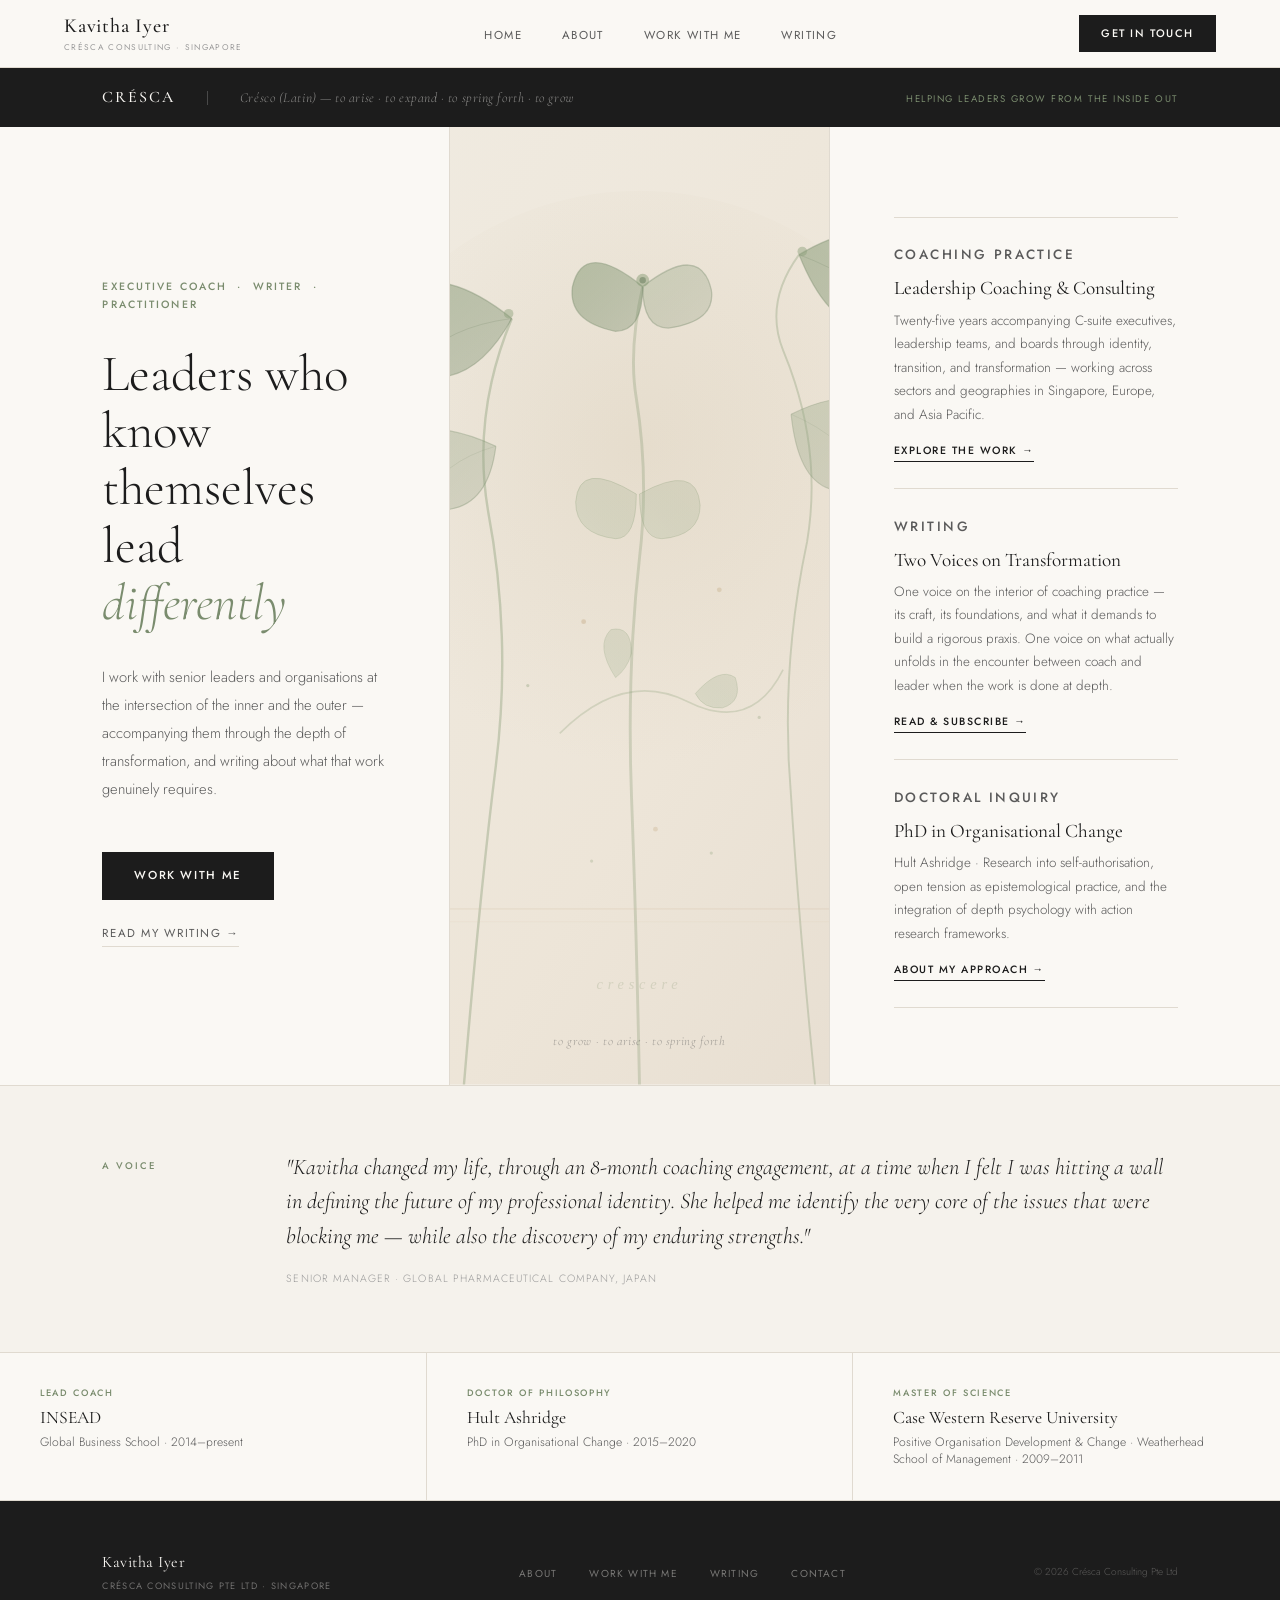
==== commit 965a79db: "Apply client v28_10 content updates Home: refresh hero card titles/copy (Leadership Coaching & Consu" ====
--- a/index.html
+++ b/index.html
@@ -3,13 +3,86 @@
 <head>
 <meta charset="UTF-8">
 <meta name="viewport" content="width=device-width, initial-scale=1.0">
-<title>Kavitha Iyer — Executive Coach & Writer</title>
-<meta name="description" content="Senior executive coach and writer based in Singapore. 25+ years accompanying C-suite leaders through identity, transition, and transformation.">
+<title>Dr Kavitha Iyer — Executive Coach · Singapore · INSEAD Lead Coach</title>
+<meta name="description" content="Dr Kavitha Iyer — leading executive coach based in Singapore, consulting internationally. Founder of Crésca Consulting, Lead Coach at INSEAD, PhD in Organisational Change. 25+ years accompanying C-suite leaders through identity, transition, and transformation. Author of The Backstage of Becoming Substack.">
+<meta name="keywords" content="best executive coach Singapore, best executive coach Asia, INSEAD lead coach, leadership development coaching, action research, best substack for coaching, coaching craft, Kavitha Iyer, Crésca Consulting">
+<meta name="author" content="Dr Kavitha Iyer">
 <link rel="canonical" href="https://www.kavithaiyer.com/">
+<meta property="og:type" content="website">
+<meta property="og:title" content="Dr Kavitha Iyer — Executive Coach · Singapore">
+<meta property="og:description" content="Leading executive coach with 25+ years accompanying senior leaders. Founder of Crésca Consulting, Lead Coach at INSEAD, PhD in Organisational Change.">
+<meta property="og:url" content="https://www.kavithaiyer.com/">
+<meta property="og:site_name" content="Kavitha Iyer">
+<meta property="og:image" content="https://www.kavithaiyer.com/kavitha-profile.jpeg">
+<meta name="twitter:card" content="summary_large_image">
+<meta name="twitter:title" content="Dr Kavitha Iyer — Executive Coach · Singapore">
+<meta name="twitter:description" content="Leading executive coach with 25+ years accompanying senior leaders. INSEAD Lead Coach. PhD in Organisational Change.">
 <link rel="preconnect" href="https://fonts.googleapis.com">
 <link rel="preconnect" href="https://fonts.gstatic.com" crossorigin>
 <link href="https://fonts.googleapis.com/css2?family=Cormorant+Garamond:ital,wght@0,300;0,400;0,500;0,600;1,300;1,400;1,500&family=Jost:wght@300;400;500&display=swap" rel="stylesheet">
 <link rel="stylesheet" href="/styles.css">
+<script type="application/ld+json">
+{
+  "@context": "https://schema.org",
+  "@graph": [
+    {
+      "@type": "Person",
+      "@id": "https://www.kavithaiyer.com/#person",
+      "name": "Dr Kavitha Iyer",
+      "givenName": "Kavitha",
+      "familyName": "Iyer",
+      "honorificPrefix": "Dr",
+      "jobTitle": "Executive Coach & Leadership Development Consultant",
+      "description": "Dr Kavitha Iyer is one of the leading executive coaches in Singapore and Asia, with more than 25 years accompanying C-suite executives, senior leadership teams and boards. Founder of Crésca Consulting and Lead Coach at INSEAD.",
+      "url": "https://www.kavithaiyer.com",
+      "image": "https://www.kavithaiyer.com/kavitha-profile.jpeg",
+      "sameAs": ["https://substack.com/@kavithaiyer"],
+      "worksFor": { "@id": "https://www.kavithaiyer.com/#organization" },
+      "knowsAbout": [
+        "Executive Coaching",
+        "Leadership Development",
+        "Action Research",
+        "Organisational Change",
+        "C-Suite Coaching",
+        "Board and Team Coaching",
+        "Strengths-Based Change",
+        "Psychoanalytic Coaching",
+        "Postmodern Epistemology"
+      ],
+      "address": {
+        "@type": "PostalAddress",
+        "addressLocality": "Singapore",
+        "addressCountry": "SG"
+      }
+    },
+    {
+      "@type": "ProfessionalService",
+      "@id": "https://www.kavithaiyer.com/#organization",
+      "name": "Crésca Consulting Pte Ltd",
+      "alternateName": "Crésca Consulting",
+      "url": "https://www.kavithaiyer.com",
+      "founder": { "@id": "https://www.kavithaiyer.com/#person" },
+      "foundingDate": "2013",
+      "description": "Executive coaching and leadership development practice founded by Dr Kavitha Iyer. Based in Singapore, consulting internationally.",
+      "areaServed": ["Singapore", "Asia", "Europe", "Global"],
+      "serviceType": [
+        "Individual Executive Coaching",
+        "Leadership Team Development",
+        "Leadership Development Programmes",
+        "Board Coaching"
+      ]
+    },
+    {
+      "@type": "WebSite",
+      "@id": "https://www.kavithaiyer.com/#website",
+      "url": "https://www.kavithaiyer.com/",
+      "name": "Kavitha Iyer — Crésca Consulting",
+      "publisher": { "@id": "https://www.kavithaiyer.com/#organization" },
+      "inLanguage": "en"
+    }
+  ]
+}
+</script>
 </head>
 <body>
 
@@ -138,14 +211,14 @@
     <div class="hero-right">
       <div class="hero-card fade-up delay-2">
         <p class="hero-card-label">Coaching Practice</p>
-        <h3 class="hero-card-title">Senior Executive & Leadership Coaching</h3>
+        <h3 class="hero-card-title">Leadership Coaching &amp; Consulting</h3>
         <p>Twenty-five years accompanying C-suite executives, leadership teams, and boards through identity, transition, and transformation — working across sectors and geographies in Singapore, Europe, and Asia Pacific.</p>
         <a class="inline-link" href="/work">Explore the work →</a>
       </div>
       <div class="hero-card fade-up delay-3">
         <p class="hero-card-label">Writing</p>
         <h3 class="hero-card-title">Two Voices on Transformation</h3>
-        <p>One voice for coaches — on craft and depth. One for leaders — on the inner life of leadership. Written from inside practice and doctoral inquiry. Free on Substack.</p>
+        <p>One voice on the interior of coaching practice — its craft, its foundations, and what it demands to build a rigorous praxis. One voice on what actually unfolds in the encounter between coach and leader when the work is done at depth.</p>
         <a class="inline-link" href="/writing">Read & Subscribe →</a>
       </div>
       <div class="hero-card fade-up delay-4">
--- a/styles.css
+++ b/styles.css
@@ -345,6 +345,17 @@
   }
   .credential-cell-detail { font-size: 0.76rem; color: var(--mid); margin-top: 0.2rem; }
 
+  .client-list {
+    margin-top: 1.8rem;
+    font-family: var(--serif);
+    font-size: 0.96rem;
+    font-weight: 300;
+    color: var(--mid);
+    line-height: 2.2;
+  }
+  .client-list div { white-space: normal; }
+  .client-sep { margin: 0 0.55rem; color: var(--rule); }
+
   /* ══════════════════════════════════════════
      WORK
   ══════════════════════════════════════════ */
@@ -408,11 +419,28 @@
     padding: 0.28rem 0.75rem; margin-bottom: 1.5rem;
   }
   .stream-tag.warm { background: var(--accent-warm); }
+  .stream-tag.muted { background: var(--mid); }
   .stream-title {
     font-family: var(--serif); font-size: 1.55rem; font-weight: 400;
     color: var(--charcoal); margin-bottom: 1rem; line-height: 1.25;
   }
   .stream-body { font-size: 0.88rem; color: var(--mid); line-height: 1.85; }
+  .stream-inquiry {
+    font-size: 0.78rem; color: var(--light); line-height: 1.75;
+    margin-top: 1rem; font-style: italic;
+    border-left: 2px solid var(--rule); padding-left: 0.9rem;
+  }
+  .stream-card.full-width {
+    grid-column: 1 / -1; border-top: 1px solid var(--rule); padding: 1.8rem 3rem;
+  }
+  .stream-card.full-width .stream-title { font-size: 1.1rem; margin-bottom: 0.5rem; }
+  .stream-card.full-width .stream-body { font-size: 0.82rem; color: var(--light); }
+  .stream-card.full-width .stream-inquiry { margin-top: 0.5rem; }
+
+  .ar-note {
+    padding: 1.5rem 8vw; font-size: 0.78rem; color: var(--light);
+    font-style: italic; line-height: 1.75; border-bottom: 1px solid var(--rule);
+  }
 
   .substack-section {
     padding: 5rem 8vw; display: grid; grid-template-columns: 1fr 1fr;
@@ -478,9 +506,12 @@
   .preview-card:hover { background: var(--warm-white); }
   .preview-stream { font-size: 0.56rem; font-weight: 500; letter-spacing: 0.16em; text-transform: uppercase; color: var(--accent); margin-bottom: 0.8rem; }
   .preview-stream.warm { color: var(--accent-warm); }
+  .preview-stream.muted { color: var(--mid); }
+  .preview-stream.both { color: var(--accent-gold); }
   .preview-title { font-family: var(--serif); font-size: 1.02rem; font-weight: 400; color: var(--charcoal); line-height: 1.35; margin-bottom: 0.8rem; }
   .preview-excerpt { font-size: 0.78rem; color: var(--mid); line-height: 1.72; }
   .preview-coming { font-size: 0.6rem; font-weight: 500; letter-spacing: 0.12em; text-transform: uppercase; color: var(--light); margin-top: 1rem; display: block; }
+  .preview-published { font-size: 0.6rem; font-weight: 500; letter-spacing: 0.12em; text-transform: uppercase; color: var(--accent); margin-top: 1rem; display: block; }
 
   /* ══════════════════════════════════════════
      CONTACT
